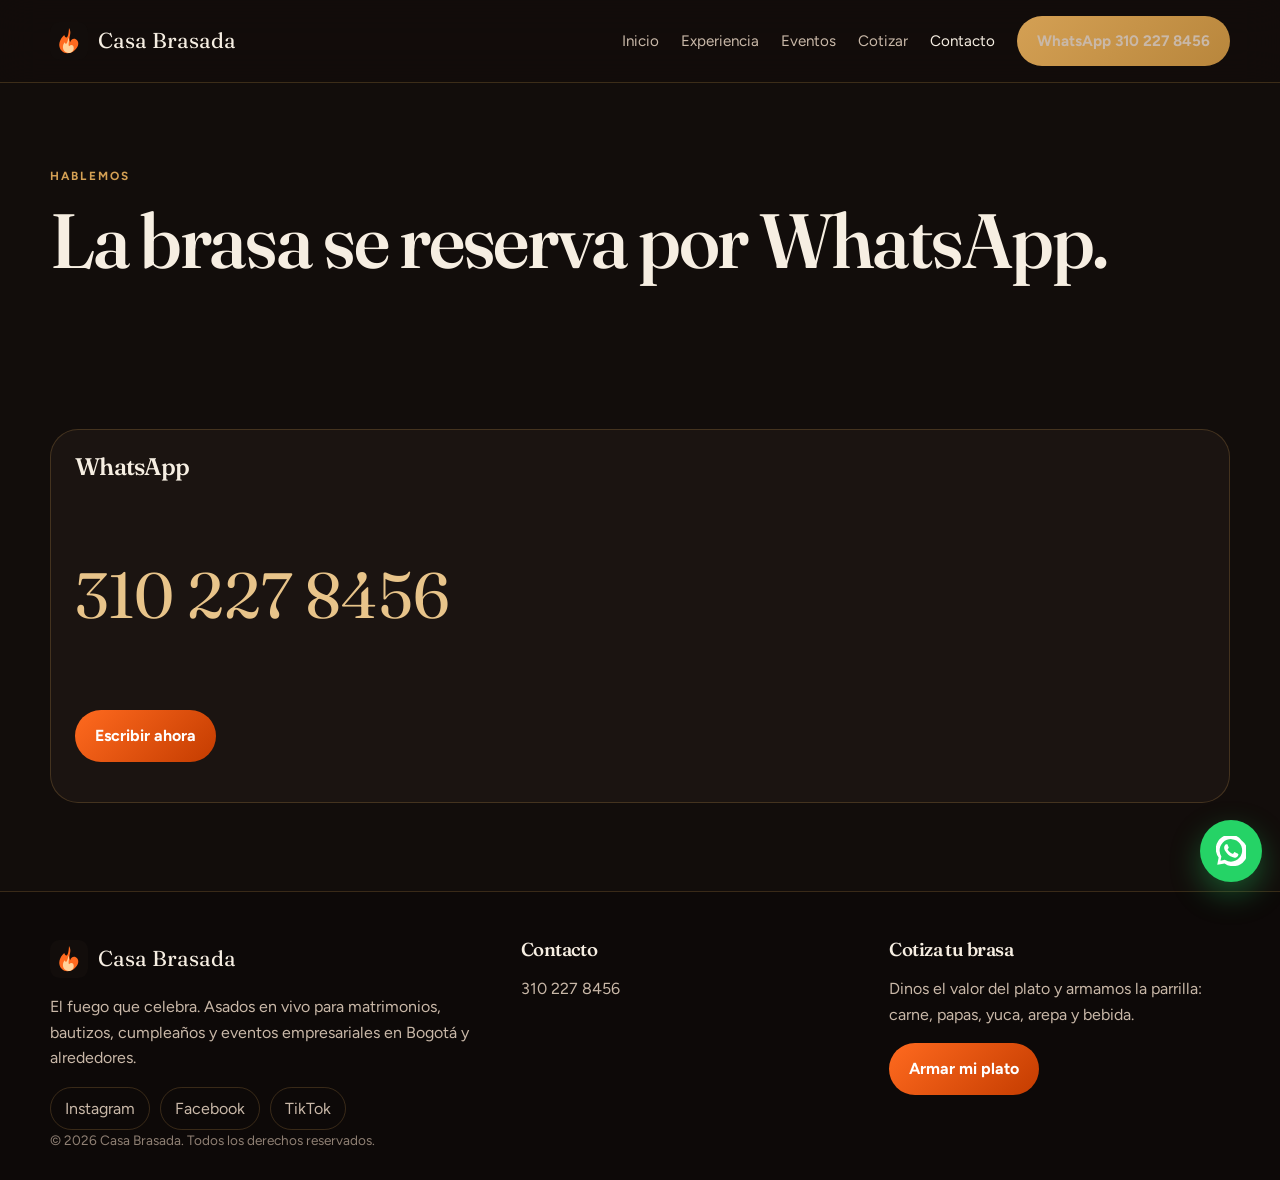
==== contacto.html @ f6e06397 "Add the Casa Brasada site with asado quote builder and WhatsApp. Co-authored-by: Cursor <cursoragent" ====
<!DOCTYPE html>
<html lang="es-CO">
<head>
  <meta charset="UTF-8">
  <meta name="viewport" content="width=device-width, initial-scale=1">
  <title>Contacto y redes | Casa Brasada</title>
  <meta name="description" content="Habla con Casa Brasada por WhatsApp, Instagram, Facebook o TikTok. Asados y banquetes en Bogotá.">
  <meta name="theme-color" content="#120d0b">
  <link rel="canonical" href="https://casabrasada.com/contacto.html">
  <link rel="manifest" href="manifest.webmanifest">
  <link rel="icon" type="image/svg+xml" href="assets/icons/favicon.svg">
  <link rel="apple-touch-icon" href="assets/icons/apple-touch-icon.png">
  <meta property="og:title" content="Contacto | Casa Brasada">
  <meta property="og:description" content="WhatsApp, Instagram, Facebook y TikTok de Casa Brasada.">
  <meta property="og:image" content="https://casabrasada.com/assets/social/og-image.jpg">
  <meta name="twitter:card" content="summary_large_image">
  <link rel="preconnect" href="https://fonts.googleapis.com">
  <link rel="preconnect" href="https://fonts.gstatic.com" crossorigin>
  <link href="https://fonts.googleapis.com/css2?family=Figtree:wght@400;600;700&family=Fraunces:opsz,wght@9..144,500;9..144,600&display=swap" rel="stylesheet">
  <link rel="stylesheet" href="css/styles.css">
</head>
<body data-page="contacto">
  <header id="site-header"></header>
  <section class="page-hero">
    <div class="wrap">
      <p class="eyebrow">Hablemos</p>
      <h1>La brasa se reserva por WhatsApp.</h1>
    </div>
  </section>
  <section>
    <div class="wrap">
      <article class="panel">
        <h2>WhatsApp</h2>
        <p class="price-display"><a href="tel:+573102278456">310 227 8456</a></p>
        <p><a class="btn btn-ember" id="wa-contact" href="#" target="_blank" rel="noopener">Escribir ahora</a></p>
      </article>
    </div>
  </section>
  <footer id="site-footer"></footer>
  <script src="js/config.js"></script>
  <script src="js/layout.js"></script>
  <script>
    const cfg = window.CASA_BRASADA;
    document.getElementById("wa-contact").href =
      `https://wa.me/${cfg.whatsapp}?text=${encodeURIComponent("Hola Casa Brasada, quiero información de un evento.")}`;
  </script>
  <script src="js/sw-register.js"></script>
</body>
</html>
---- css/styles.css ----
:root {
  --bg: #120d0b;
  --bg-2: #1b1411;
  --bg-3: #261b16;
  --ember: #ff6a1f;
  --ember-deep: #c43c00;
  --gold: #d4a054;
  --gold-soft: #e8c48a;
  --cream: #f6eee2;
  --muted: #c9b8a8;
  --line: rgba(212, 160, 84, 0.22);
  --shadow: 0 24px 60px rgba(0, 0, 0, 0.38);
  --radius: 22px;
  --max: 1180px;
  --header-h: 82px;
}

* { box-sizing: border-box; }

html { scroll-behavior: smooth; }

body {
  margin: 0;
  font-family: "Figtree", sans-serif;
  background: var(--bg);
  color: var(--cream);
  line-height: 1.6;
  min-height: 100vh;
}

img { max-width: 100%; display: block; }

a { color: inherit; text-decoration: none; }

h1, h2, h3, h4, .display {
  font-family: "Fraunces", serif;
  font-weight: 560;
  letter-spacing: -0.03em;
  line-height: 1.08;
  margin: 0 0 0.5em;
}

.eyebrow {
  display: inline-flex;
  align-items: center;
  gap: 8px;
  color: var(--gold);
  text-transform: uppercase;
  letter-spacing: 0.18em;
  font-size: 0.74rem;
  font-weight: 700;
  margin-bottom: 14px;
}

.wrap {
  width: min(var(--max), calc(100% - 40px));
  margin: 0 auto;
}

.site-header {
  position: sticky;
  top: 0;
  z-index: 40;
  backdrop-filter: blur(18px);
  background: rgba(18, 13, 11, 0.78);
  border-bottom: 1px solid var(--line);
}

.header-inner {
  min-height: var(--header-h);
  display: flex;
  align-items: center;
  justify-content: space-between;
  gap: 20px;
}

.logo {
  display: flex;
  align-items: center;
  gap: 10px;
  font-family: "Fraunces", serif;
  font-size: 1.35rem;
}

.logo-mark {
  width: 38px;
  height: 38px;
}

.nav {
  display: flex;
  align-items: center;
  gap: 22px;
}

.nav a {
  color: var(--muted);
  font-size: 0.95rem;
}

.nav a:hover,
.nav a.active { color: var(--cream); }

.btn {
  display: inline-flex;
  align-items: center;
  justify-content: center;
  gap: 8px;
  border: 0;
  border-radius: 999px;
  padding: 13px 20px;
  font-weight: 700;
  cursor: pointer;
  font-family: inherit;
  transition: 0.2s transform, 0.2s background, 0.2s color;
}

.btn:hover { transform: translateY(-1px); }

.btn-gold {
  background: linear-gradient(135deg, var(--gold), #b8863c);
  color: #1a1008;
}

.btn-ember {
  background: linear-gradient(135deg, var(--ember), var(--ember-deep));
  color: white;
}

.btn-ghost {
  background: transparent;
  color: var(--cream);
  border: 1px solid var(--line);
}

.hero {
  position: relative;
  min-height: calc(100vh - var(--header-h));
  display: grid;
  align-items: end;
  overflow: hidden;
}

.hero-bg {
  position: absolute;
  inset: 0;
  background:
    linear-gradient(180deg, rgba(18,13,11,0.15) 0%, rgba(18,13,11,0.82) 72%, var(--bg) 100%),
    url("https://images.unsplash.com/photo-1555939594-58d7cb561ad1?auto=format&fit=crop&w=2000&q=80") center/cover;
}

.hero-content {
  position: relative;
  padding: 80px 0 56px;
}

.hero h1 {
  font-size: clamp(3rem, 8vw, 7rem);
  max-width: 12ch;
}

.hero p.lead {
  max-width: 38ch;
  font-size: 1.2rem;
  color: var(--muted);
}

.hero-actions {
  display: flex;
  flex-wrap: wrap;
  gap: 12px;
  margin: 28px 0 46px;
}

.pillars {
  display: grid;
  grid-template-columns: repeat(2, 1fr);
  gap: 16px;
}

.pillar {
  background: rgba(27, 20, 17, 0.86);
  border: 1px solid var(--line);
  border-radius: var(--radius);
  padding: 22px;
  min-height: 180px;
  box-shadow: var(--shadow);
}

.pillar.featured {
  background: linear-gradient(180deg, rgba(255,106,31,0.16), rgba(27,20,17,0.9));
  border-color: rgba(255, 106, 31, 0.4);
}

.pillar h3 { font-size: 1.6rem; }

.pillar p { color: var(--muted); margin: 0 0 16px; }

section { padding: 88px 0; }

.section-head {
  max-width: 720px;
  margin-bottom: 42px;
}

.section-head h2 { font-size: clamp(2.1rem, 4vw, 3.6rem); }

.muted { color: var(--muted); }

.grid-2, .grid-3, .grid-4 {
  display: grid;
  gap: 18px;
}

.grid-2 { grid-template-columns: 1.1fr 0.9fr; }
.grid-3 { grid-template-columns: repeat(3, 1fr); }
.grid-4 { grid-template-columns: repeat(4, 1fr); }

.card, .event-card, .service-card {
  background: var(--bg-2);
  border: 1px solid var(--line);
  border-radius: var(--radius);
  overflow: hidden;
}

.service-card img,
.event-card img,
.media-card img {
  width: 100%;
  height: 220px;
  object-fit: cover;
}

.card-body, .service-card .card-body, .event-card .card-body {
  padding: 22px;
}

.media-split {
  display: grid;
  grid-template-columns: 1.05fr 0.95fr;
  gap: 28px;
  align-items: center;
}

.media-split img {
  width: 100%;
  height: 520px;
  object-fit: cover;
  border-radius: 28px;
}

.checklist {
  list-style: none;
  padding: 0;
  margin: 24px 0 0;
}

.checklist li {
  padding: 10px 0 10px 28px;
  position: relative;
  color: var(--muted);
}

.checklist li::before {
  content: "";
  position: absolute;
  left: 0;
  top: 16px;
  width: 10px;
  height: 10px;
  border-radius: 50%;
  background: var(--ember);
}

.quote-band {
  background:
    linear-gradient(180deg, rgba(18,13,11,0.55), rgba(18,13,11,0.86)),
    url("https://images.unsplash.com/photo-1529193591184-b1d58069ecdd?auto=format&fit=crop&w=1800&q=80") center/cover;
  border-block: 1px solid var(--line);
}

.quote-inner {
  display: flex;
  justify-content: space-between;
  gap: 24px;
  align-items: center;
}

.gallery {
  display: grid;
  grid-template-columns: 1.4fr 1fr 1fr;
  grid-template-rows: 220px 220px;
  gap: 12px;
}

.gallery img {
  width: 100%;
  height: 100%;
  object-fit: cover;
  border-radius: 18px;
}

.gallery img:first-child { grid-row: 1 / span 2; }

.site-footer {
  border-top: 1px solid var(--line);
  padding: 48px 0 28px;
  background: #0d0908;
}

.footer-grid {
  display: grid;
  grid-template-columns: 1.3fr 1fr 1fr;
  gap: 28px;
}

.socials { display: flex; gap: 10px; flex-wrap: wrap; }

.socials a {
  border: 1px solid var(--line);
  border-radius: 999px;
  padding: 8px 14px;
  color: var(--muted);
}

.wa-float {
  position: fixed;
  right: 18px;
  bottom: 18px;
  z-index: 50;
  width: 62px;
  height: 62px;
  border-radius: 50%;
  background: #25d366;
  color: white;
  display: grid;
  place-items: center;
  box-shadow: 0 12px 30px rgba(37, 211, 102, 0.35);
}

.page-hero {
  padding: 72px 0 20px;
}

.page-hero h1 { font-size: clamp(2.6rem, 6vw, 5.2rem); }

.form-grid {
  display: grid;
  grid-template-columns: 0.95fr 1.05fr;
  gap: 22px;
  align-items: start;
}

.panel {
  background: var(--bg-2);
  border: 1px solid var(--line);
  border-radius: 28px;
  padding: 24px;
}

label {
  display: block;
  font-size: 0.86rem;
  color: var(--gold-soft);
  margin-bottom: 6px;
}

input, select, textarea {
  width: 100%;
  border: 1px solid var(--line);
  background: var(--bg-3);
  color: var(--cream);
  border-radius: 14px;
  padding: 13px 14px;
  font: inherit;
  margin-bottom: 14px;
}

input[type="checkbox"] {
  width: auto;
  margin: 0 8px 0 0;
}

input[type="range"] {
  padding: 0;
  accent-color: var(--ember);
}

label:has(input[type="checkbox"]) {
  display: flex;
  align-items: center;
  color: var(--muted);
  margin-bottom: 8px;
}

.price-display {
  font-family: "Fraunces", serif;
  font-size: clamp(2.4rem, 5vw, 4rem);
  color: var(--gold-soft);
}

.plate {
  background:
    radial-gradient(circle at 50% 20%, rgba(255,106,31,0.18), transparent 36%),
    var(--bg-3);
}

.plate-item {
  display: flex;
  justify-content: space-between;
  gap: 12px;
  padding: 12px 0;
  border-bottom: 1px solid var(--line);
}

.plate-item:last-child { border-bottom: 0; }

.total-box {
  margin-top: 18px;
  padding: 16px;
  border-radius: 16px;
  background: rgba(255, 106, 31, 0.12);
}

.nav-toggle {
  display: none;
  background: none;
  border: 1px solid var(--line);
  color: var(--cream);
  border-radius: 10px;
  padding: 8px 10px;
}

.legal { color: #8e7f73; font-size: 0.85rem; }

@media (max-width: 920px) {
  .nav-toggle { display: block; }
  .nav {
    display: none;
    position: absolute;
    inset: var(--header-h) 16px auto;
    background: var(--bg-2);
    border: 1px solid var(--line);
    border-radius: 16px;
    padding: 16px;
    flex-direction: column;
    align-items: flex-start;
  }
  .nav.open { display: flex; }
  .pillars, .grid-2, .grid-3, .grid-4, .media-split, .form-grid, .footer-grid, .quote-inner, .gallery {
    grid-template-columns: 1fr;
    grid-template-rows: none;
  }
  .gallery img:first-child { grid-row: auto; height: 240px; }
  .media-split img { height: 280px; }
  .hero { min-height: auto; }
}
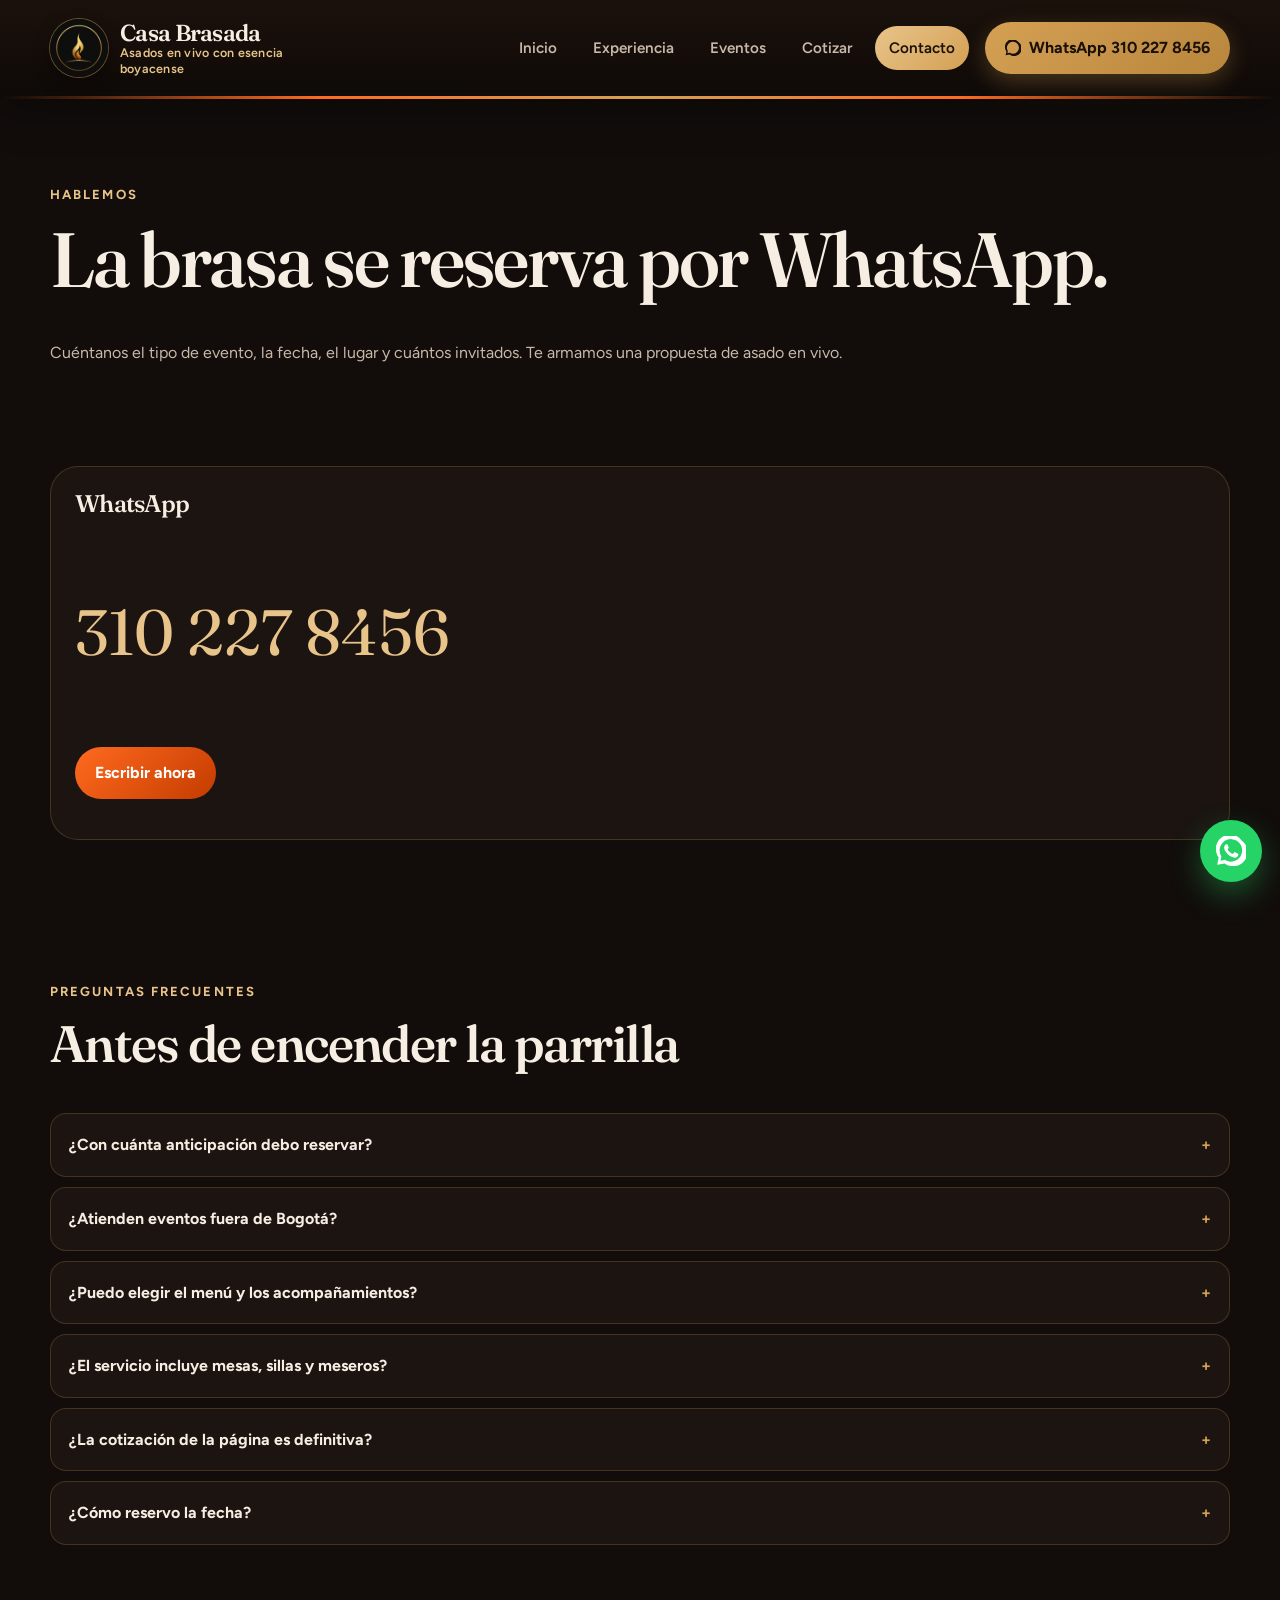
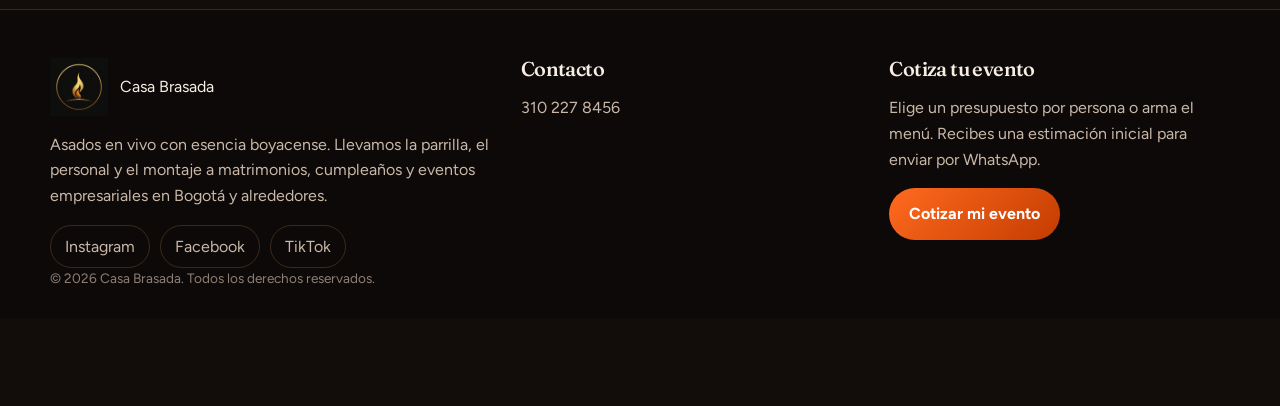
==== commit 7912a444: "Improve conversion, local SEO, and quote flow so Casa Brasada sells live asado events more clearly. " ====
--- a/contacto.html
+++ b/contacto.html
@@ -3,17 +3,23 @@
 <head>
   <meta charset="UTF-8">
   <meta name="viewport" content="width=device-width, initial-scale=1">
-  <title>Contacto y redes | Casa Brasada</title>
-  <meta name="description" content="Habla con Casa Brasada por WhatsApp, Instagram, Facebook o TikTok. Asados y banquetes en Bogotá.">
+  <title>Contacto Casa Brasada | Asados en Bogotá</title>
+  <meta name="description" content="Habla con Casa Brasada por WhatsApp al 310 227 8456. Asados en vivo para eventos en Bogotá y alrededores.">
   <meta name="theme-color" content="#120d0b">
-  <link rel="canonical" href="https://casabrasada.com/contacto.html">
+  <link rel="canonical" href="https://georgeq740.github.io/casa-brasada/contacto.html">
   <link rel="manifest" href="manifest.webmanifest">
   <link rel="icon" type="image/svg+xml" href="assets/icons/favicon.svg">
   <link rel="apple-touch-icon" href="assets/icons/apple-touch-icon.png">
+  <meta property="og:type" content="website">
+  <meta property="og:locale" content="es_CO">
   <meta property="og:title" content="Contacto | Casa Brasada">
-  <meta property="og:description" content="WhatsApp, Instagram, Facebook y TikTok de Casa Brasada.">
-  <meta property="og:image" content="https://casabrasada.com/assets/social/og-image.jpg">
+  <meta property="og:description" content="WhatsApp 310 227 8456. Cotiza asados para eventos en Bogotá.">
+  <meta property="og:image" content="https://georgeq740.github.io/casa-brasada/assets/social/og-image.jpg">
+  <meta property="og:url" content="https://georgeq740.github.io/casa-brasada/contacto.html">
   <meta name="twitter:card" content="summary_large_image">
+  <meta name="twitter:title" content="Contacto | Casa Brasada">
+  <meta name="twitter:description" content="Escríbenos por WhatsApp para cotizar tu evento.">
+  <meta name="twitter:image" content="https://georgeq740.github.io/casa-brasada/assets/social/og-image.jpg">
   <link rel="preconnect" href="https://fonts.googleapis.com">
   <link rel="preconnect" href="https://fonts.gstatic.com" crossorigin>
   <link href="https://fonts.googleapis.com/css2?family=Figtree:wght@400;600;700&family=Fraunces:opsz,wght@9..144,500;9..144,600&display=swap" rel="stylesheet">
@@ -21,28 +27,34 @@
 </head>
 <body data-page="contacto">
   <header id="site-header"></header>
-  <section class="page-hero">
-    <div class="wrap">
-      <p class="eyebrow">Hablemos</p>
-      <h1>La brasa se reserva por WhatsApp.</h1>
-    </div>
-  </section>
-  <section>
-    <div class="wrap">
-      <article class="panel">
-        <h2>WhatsApp</h2>
-        <p class="price-display"><a href="tel:+573102278456">310 227 8456</a></p>
-        <p><a class="btn btn-ember" id="wa-contact" href="#" target="_blank" rel="noopener">Escribir ahora</a></p>
-      </article>
-    </div>
-  </section>
+  <main id="contenido">
+    <section class="page-hero">
+      <div class="wrap">
+        <p class="eyebrow">Hablemos</p>
+        <h1>La brasa se reserva por WhatsApp.</h1>
+        <p class="muted">Cuéntanos el tipo de evento, la fecha, el lugar y cuántos invitados. Te armamos una propuesta de asado en vivo.</p>
+      </div>
+    </section>
+    <section>
+      <div class="wrap">
+        <article class="panel">
+          <h2>WhatsApp</h2>
+          <p class="price-display"><a class="js-track-phone" href="tel:+573102278456">310 227 8456</a></p>
+          <p><a class="btn btn-ember js-track-wa" data-track="wa_cta_click" id="wa-contact" href="#" target="_blank" rel="noopener">Escribir ahora</a></p>
+        </article>
+      </div>
+    </section>
+    <div id="site-faq"></div>
+  </main>
   <footer id="site-footer"></footer>
   <script src="js/config.js"></script>
   <script src="js/layout.js"></script>
   <script>
     const cfg = window.CASA_BRASADA;
-    document.getElementById("wa-contact").href =
-      `https://wa.me/${cfg.whatsapp}?text=${encodeURIComponent("Hola Casa Brasada, quiero información de un evento.")}`;
+    const link = document.getElementById("wa-contact");
+    if (link && cfg) {
+      link.href = cfg.waUrl("Hola Casa Brasada, quiero información de un evento.");
+    }
   </script>
   <script src="js/sw-register.js"></script>
 </body>
--- a/css/styles.css
+++ b/css/styles.css
@@ -12,7 +12,7 @@
   --shadow: 0 24px 60px rgba(0, 0, 0, 0.38);
   --radius: 22px;
   --max: 1180px;
-  --header-h: 82px;
+  --header-h: 96px;
 }
 
 * { box-sizing: border-box; }
@@ -26,11 +26,34 @@
   color: var(--cream);
   line-height: 1.6;
   min-height: 100vh;
+  padding-bottom: 88px;
+  overflow-x: clip;
 }
 
 img { max-width: 100%; display: block; }
 
 a { color: inherit; text-decoration: none; }
+
+:focus-visible {
+  outline: 2px solid var(--gold);
+  outline-offset: 3px;
+}
+
+.skip-link {
+  position: absolute;
+  left: 16px;
+  top: -80px;
+  z-index: 80;
+  background: var(--gold);
+  color: #1a1008;
+  padding: 10px 16px;
+  border-radius: 999px;
+  font-weight: 700;
+}
+
+.skip-link:focus {
+  top: 12px;
+}
 
 h1, h2, h3, h4, .display {
   font-family: "Fraunces", serif;
@@ -44,16 +67,23 @@
   display: inline-flex;
   align-items: center;
   gap: 8px;
-  color: var(--gold);
+  color: var(--gold-soft);
   text-transform: uppercase;
-  letter-spacing: 0.18em;
-  font-size: 0.74rem;
+  letter-spacing: 0.16em;
+  font-size: 0.82rem;
   font-weight: 700;
   margin-bottom: 14px;
 }
 
+.hero .eyebrow {
+  color: #ffe9c8;
+  text-shadow: 0 2px 10px rgba(0, 0, 0, 0.7);
+  font-size: 0.92rem;
+}
+
 .wrap {
   width: min(var(--max), calc(100% - 40px));
+  max-width: 100%;
   margin: 0 auto;
 }
 
@@ -61,9 +91,18 @@
   position: sticky;
   top: 0;
   z-index: 40;
-  backdrop-filter: blur(18px);
-  background: rgba(18, 13, 11, 0.78);
-  border-bottom: 1px solid var(--line);
+  backdrop-filter: blur(22px);
+  background:
+    linear-gradient(180deg, rgba(28, 18, 12, 0.96), rgba(14, 10, 8, 0.92));
+  border-bottom: 0;
+  box-shadow: 0 12px 40px rgba(0, 0, 0, 0.35);
+}
+
+.site-header::after {
+  content: "";
+  display: block;
+  height: 3px;
+  background: linear-gradient(90deg, transparent, var(--ember), var(--gold), var(--ember), transparent);
 }
 
 .header-inner {
@@ -77,29 +116,78 @@
 .logo {
   display: flex;
   align-items: center;
-  gap: 10px;
+  gap: 12px;
+}
+
+.logo-badge {
+  display: grid;
+  place-items: center;
+  width: 58px;
+  height: 58px;
+  border-radius: 50%;
+  overflow: hidden;
+  background: #14100d;
+  box-shadow: 0 0 0 1px rgba(212, 160, 84, 0.45), 0 8px 18px rgba(0, 0, 0, 0.35);
+}
+
+.logo-mark {
+  width: 58px;
+  height: 58px;
+  object-fit: cover;
+}
+
+.logo-text small {
+  color: var(--gold-soft);
+  font-size: 0.78rem;
+  letter-spacing: 0.02em;
+  text-transform: none;
+  font-weight: 600;
+  max-width: 24ch;
+  line-height: 1.25;
+}
+
+.logo-text {
+  display: flex;
+  flex-direction: column;
+  line-height: 1.1;
+}
+
+.logo-text strong {
   font-family: "Fraunces", serif;
-  font-size: 1.35rem;
-}
-
-.logo-mark {
-  width: 38px;
-  height: 38px;
+  font-size: 1.45rem;
+  font-weight: 600;
+  letter-spacing: -0.03em;
 }
 
 .nav {
   display: flex;
   align-items: center;
-  gap: 22px;
-}
-
-.nav a {
+  gap: 8px;
+}
+
+.nav a:not(.btn) {
   color: var(--muted);
   font-size: 0.95rem;
-}
-
-.nav a:hover,
-.nav a.active { color: var(--cream); }
+  font-weight: 600;
+  padding: 10px 14px;
+  border-radius: 999px;
+  position: relative;
+}
+
+.nav a:not(.btn):hover {
+  color: var(--cream);
+  background: rgba(255, 255, 255, 0.04);
+}
+
+.nav a.active:not(.btn) {
+  color: #1a1008;
+  background: linear-gradient(135deg, var(--gold-soft), var(--gold));
+}
+
+.btn-wa {
+  margin-left: 8px;
+  box-shadow: 0 8px 22px rgba(212, 160, 84, 0.28);
+}
 
 .btn {
   display: inline-flex;
@@ -135,47 +223,65 @@
 
 .hero {
   position: relative;
-  min-height: calc(100vh - var(--header-h));
   display: grid;
   align-items: end;
   overflow: hidden;
 }
 
-.hero-bg {
+.hero-photo {
+  position: absolute;
+  inset: 0;
+  width: 100%;
+  height: 100%;
+  object-fit: cover;
+  object-position: center 38%;
+}
+
+.hero-shade {
   position: absolute;
   inset: 0;
   background:
-    linear-gradient(180deg, rgba(18,13,11,0.15) 0%, rgba(18,13,11,0.82) 72%, var(--bg) 100%),
-    url("https://images.unsplash.com/photo-1555939594-58d7cb561ad1?auto=format&fit=crop&w=2000&q=80") center/cover;
+    linear-gradient(180deg, rgba(18,13,11,0.42) 0%, rgba(18,13,11,0.78) 52%, var(--bg) 100%);
 }
 
 .hero-content {
   position: relative;
-  padding: 80px 0 56px;
+  padding: 36px 0 8px;
+}
+
+.pillars {
+  display: grid;
+  grid-template-columns: repeat(2, minmax(0, 1fr));
+  gap: 16px;
+  width: 100%;
 }
 
 .hero h1 {
-  font-size: clamp(3rem, 8vw, 7rem);
-  max-width: 12ch;
+  font-size: clamp(2.05rem, 5.6vw, 4.35rem);
+  max-width: 18ch;
+  text-shadow: 0 6px 28px rgba(0, 0, 0, 0.72);
 }
 
 .hero p.lead {
-  max-width: 38ch;
-  font-size: 1.2rem;
-  color: var(--muted);
+  max-width: min(46ch, 100%);
+  font-size: 1.15rem;
+  color: #f4e8d8;
+  text-shadow: 0 2px 14px rgba(0, 0, 0, 0.7);
+}
+
+.hero-promise {
+  font-family: "Fraunces", serif;
+  font-size: 1.15rem;
+  color: var(--gold-soft);
+  margin: 14px 0 0;
+  text-shadow: 0 2px 12px rgba(0, 0, 0, 0.65);
 }
 
 .hero-actions {
   display: flex;
   flex-wrap: wrap;
   gap: 12px;
-  margin: 28px 0 46px;
-}
-
-.pillars {
-  display: grid;
-  grid-template-columns: repeat(2, 1fr);
-  gap: 16px;
+  margin: 22px 0 16px;
 }
 
 .pillar {
@@ -196,7 +302,16 @@
 
 .pillar p { color: var(--muted); margin: 0 0 16px; }
 
-section { padding: 88px 0; }
+.pillar a {
+  color: var(--gold-soft);
+  font-weight: 700;
+}
+
+section { padding: 64px 0; }
+
+.section-follow {
+  padding-top: 12px;
+}
 
 .section-head {
   max-width: 720px;
@@ -246,6 +361,7 @@
   width: 100%;
   height: 520px;
   object-fit: cover;
+  object-position: center 35%;
   border-radius: 28px;
 }
 
@@ -272,10 +388,27 @@
   background: var(--ember);
 }
 
+.checklist-icons li {
+  display: flex;
+  align-items: flex-start;
+  gap: 12px;
+  padding-left: 0;
+}
+
+.checklist-icons li::before { display: none; }
+
+.checklist-icons svg {
+  flex: 0 0 22px;
+  width: 22px;
+  height: 22px;
+  margin-top: 4px;
+  color: var(--gold);
+}
+
 .quote-band {
   background:
-    linear-gradient(180deg, rgba(18,13,11,0.55), rgba(18,13,11,0.86)),
-    url("https://images.unsplash.com/photo-1529193591184-b1d58069ecdd?auto=format&fit=crop&w=1800&q=80") center/cover;
+    linear-gradient(180deg, rgba(18,13,11,0.62), rgba(18,13,11,0.88)),
+    url("../assets/photos/picada-arepa.jpg") center 30% / cover;
   border-block: 1px solid var(--line);
 }
 
@@ -293,14 +426,16 @@
   gap: 12px;
 }
 
-.gallery img {
+.gallery img,
+.gallery figure img {
   width: 100%;
   height: 100%;
   object-fit: cover;
   border-radius: 18px;
 }
 
-.gallery img:first-child { grid-row: 1 / span 2; }
+.gallery img:first-child,
+.gallery figure:first-child { grid-row: 1 / span 2; }
 
 .site-footer {
   border-top: 1px solid var(--line);
@@ -358,11 +493,18 @@
   padding: 24px;
 }
 
-label {
+label,
+legend {
   display: block;
   font-size: 0.86rem;
   color: var(--gold-soft);
   margin-bottom: 6px;
+}
+
+fieldset {
+  border: 0;
+  padding: 0;
+  margin: 0 0 14px;
 }
 
 input, select, textarea {
@@ -393,6 +535,65 @@
   margin-bottom: 8px;
 }
 
+.mode-switch {
+  display: grid;
+  grid-template-columns: 1fr 1fr;
+  gap: 8px;
+  margin: 8px 0 22px;
+}
+
+.mode-btn {
+  border: 1px solid var(--line);
+  background: transparent;
+  color: var(--muted);
+  border-radius: 999px;
+  padding: 12px 14px;
+  font: inherit;
+  font-weight: 700;
+  cursor: pointer;
+}
+
+.mode-btn.active {
+  background: linear-gradient(135deg, var(--gold), #b8863c);
+  color: #1a1008;
+  border-color: transparent;
+}
+
+.builder-row {
+  display: grid;
+  grid-template-columns: 1fr auto;
+  gap: 12px;
+  align-items: center;
+  padding: 12px 0;
+  border-bottom: 1px solid var(--line);
+}
+
+.builder-row strong { display: block; }
+.builder-row small { color: var(--muted); }
+
+.stepper {
+  display: flex;
+  align-items: center;
+  gap: 8px;
+}
+
+.stepper button {
+  width: 36px;
+  height: 36px;
+  border-radius: 10px;
+  border: 1px solid var(--line);
+  background: var(--bg-3);
+  color: var(--cream);
+  font-size: 1.2rem;
+  cursor: pointer;
+}
+
+.stepper span {
+  min-width: 4.5ch;
+  text-align: center;
+  font-weight: 700;
+}
+
 .price-display {
   font-family: "Fraunces", serif;
   font-size: clamp(2.4rem, 5vw, 4rem);
@@ -413,7 +614,37 @@
   border-bottom: 1px solid var(--line);
 }
 
-.plate-item:last-child { border-bottom: 0; }
+.plate-item em {
+  color: var(--gold-soft);
+  font-style: normal;
+  margin-left: auto;
+}
+
+.plate-item-main {
+  font-size: 1.15rem;
+  color: var(--gold-soft);
+}
+
+.plate-item-main strong {
+  font-family: "Fraunces", serif;
+  font-size: 1.6rem;
+}
+
+.included-note {
+  margin: 18px 0 16px;
+  padding: 14px 16px;
+  border-radius: 16px;
+  border: 1px solid var(--line);
+  background: rgba(212, 160, 84, 0.1);
+}
+
+.included-note p { margin: 0; color: var(--muted); }
+
+.included-box {
+  margin-top: 18px;
+  padding-top: 8px;
+  border-top: 1px solid var(--line);
+}
 
 .total-box {
   margin-top: 18px;
@@ -433,8 +664,179 @@
 
 .legal { color: #8e7f73; font-size: 0.85rem; }
 
+.site-footer h2 { font-size: 1.25rem; }
+
+.service-card.featured {
+  border-color: rgba(255, 106, 31, 0.55);
+  box-shadow: 0 18px 40px rgba(255, 106, 31, 0.14);
+}
+
+.service-badge {
+  display: inline-block;
+  margin-bottom: 10px;
+  padding: 4px 10px;
+  border-radius: 999px;
+  background: linear-gradient(135deg, var(--ember), var(--ember-deep));
+  color: white;
+  font-size: 0.72rem;
+  font-weight: 700;
+  letter-spacing: 0.12em;
+  text-transform: uppercase;
+}
+
+.tag {
+  display: inline-block;
+  margin-bottom: 10px;
+  padding: 4px 10px;
+  border-radius: 999px;
+  background: linear-gradient(135deg, var(--gold-soft), var(--gold));
+  color: #1a1008;
+  font-size: 0.72rem;
+  font-weight: 700;
+  letter-spacing: 0.12em;
+  text-transform: uppercase;
+}
+
+.event-card .card-body .btn { margin-top: 16px; }
+
+.event-card h2 { font-size: 1.6rem; }
+
+.process {
+  list-style: none;
+  margin: 0;
+  padding: 0;
+  display: grid;
+  grid-template-columns: repeat(4, minmax(0, 1fr));
+  gap: 18px;
+  position: relative;
+}
+
+.process::before {
+  content: "";
+  position: absolute;
+  top: 28px;
+  left: 6%;
+  right: 6%;
+  height: 1px;
+  background: linear-gradient(90deg, transparent, var(--gold), transparent);
+}
+
+.process li {
+  position: relative;
+  background: var(--bg-2);
+  border: 1px solid var(--line);
+  border-radius: var(--radius);
+  padding: 22px 20px 24px;
+}
+
+.process-num {
+  display: inline-flex;
+  align-items: center;
+  justify-content: center;
+  width: 42px;
+  height: 42px;
+  margin-bottom: 14px;
+  border-radius: 50%;
+  background: rgba(212, 160, 84, 0.14);
+  color: var(--gold-soft);
+  font-family: "Fraunces", serif;
+  font-weight: 600;
+}
+
+.process h3 { font-size: 1.35rem; }
+
+.process p { margin: 0; color: var(--muted); }
+
+.faq-list { display: grid; gap: 10px; }
+
+.faq-item {
+  background: var(--bg-2);
+  border: 1px solid var(--line);
+  border-radius: 16px;
+  padding: 4px 18px;
+}
+
+.faq-item summary {
+  cursor: pointer;
+  font-weight: 700;
+  padding: 14px 0;
+  list-style: none;
+}
+
+.faq-item summary::-webkit-details-marker { display: none; }
+
+.faq-item summary::after {
+  content: "+";
+  float: right;
+  color: var(--gold);
+}
+
+.faq-item[open] summary::after { content: "–"; }
+
+.faq-item p {
+  margin: 0 0 16px;
+  color: var(--muted);
+}
+
+.final-cta {
+  background:
+    radial-gradient(circle at 20% 20%, rgba(255,106,31,0.18), transparent 36%),
+    var(--bg-2);
+  border-block: 1px solid var(--line);
+}
+
+.final-cta h2 { font-size: clamp(2rem, 4vw, 3.4rem); max-width: 18ch; }
+
+.estimate-note {
+  margin: 12px 0 0;
+  padding-left: 12px;
+  border-left: 3px solid var(--gold);
+  color: var(--gold-soft);
+  font-size: 0.92rem;
+}
+
+.field-error {
+  color: #ffb4a2;
+  font-size: 0.86rem;
+  margin: -8px 0 12px;
+}
+
+input[aria-invalid="true"],
+select[aria-invalid="true"],
+textarea[aria-invalid="true"] {
+  border-color: #e07a2f;
+}
+
+.visually-hidden,
+.is-pending {
+  position: absolute !important;
+  width: 1px;
+  height: 1px;
+  padding: 0;
+  margin: -1px;
+  overflow: hidden;
+  clip: rect(0, 0, 0, 0);
+  white-space: nowrap;
+  border: 0;
+}
+
+.gallery figure {
+  margin: 0;
+  height: 100%;
+  min-height: 220px;
+}
+
+.gallery figcaption {
+  position: absolute;
+  width: 1px;
+  height: 1px;
+  overflow: hidden;
+  clip: rect(0, 0, 0, 0);
+}
+
 @media (max-width: 920px) {
   .nav-toggle { display: block; }
+  .site-header { position: sticky; }
   .nav {
     display: none;
     position: absolute;
@@ -447,11 +849,25 @@
     align-items: flex-start;
   }
   .nav.open { display: flex; }
-  .pillars, .grid-2, .grid-3, .grid-4, .media-split, .form-grid, .footer-grid, .quote-inner, .gallery {
-    grid-template-columns: 1fr;
+  .btn-wa { margin-left: 0; width: 100%; }
+  .pillars, .grid-2, .grid-3, .grid-4, .media-split, .form-grid, .footer-grid, .quote-inner, .gallery, .process {
+    grid-template-columns: minmax(0, 1fr);
     grid-template-rows: none;
   }
-  .gallery img:first-child { grid-row: auto; height: 240px; }
+  .process::before { display: none; }
+  .gallery img:first-child,
+  .gallery figure:first-child { grid-row: auto; height: 240px; }
   .media-split img { height: 280px; }
   .hero { min-height: auto; }
-}
+  .hero h1,
+  .hero p.lead,
+  .hero-promise,
+  .page-hero h1 { max-width: 100%; }
+  .logo-text small { display: none; }
+}
+
+@media (prefers-reduced-motion: reduce) {
+  html { scroll-behavior: auto; }
+  .btn,
+  .btn:hover { transition: none; transform: none; }
+}
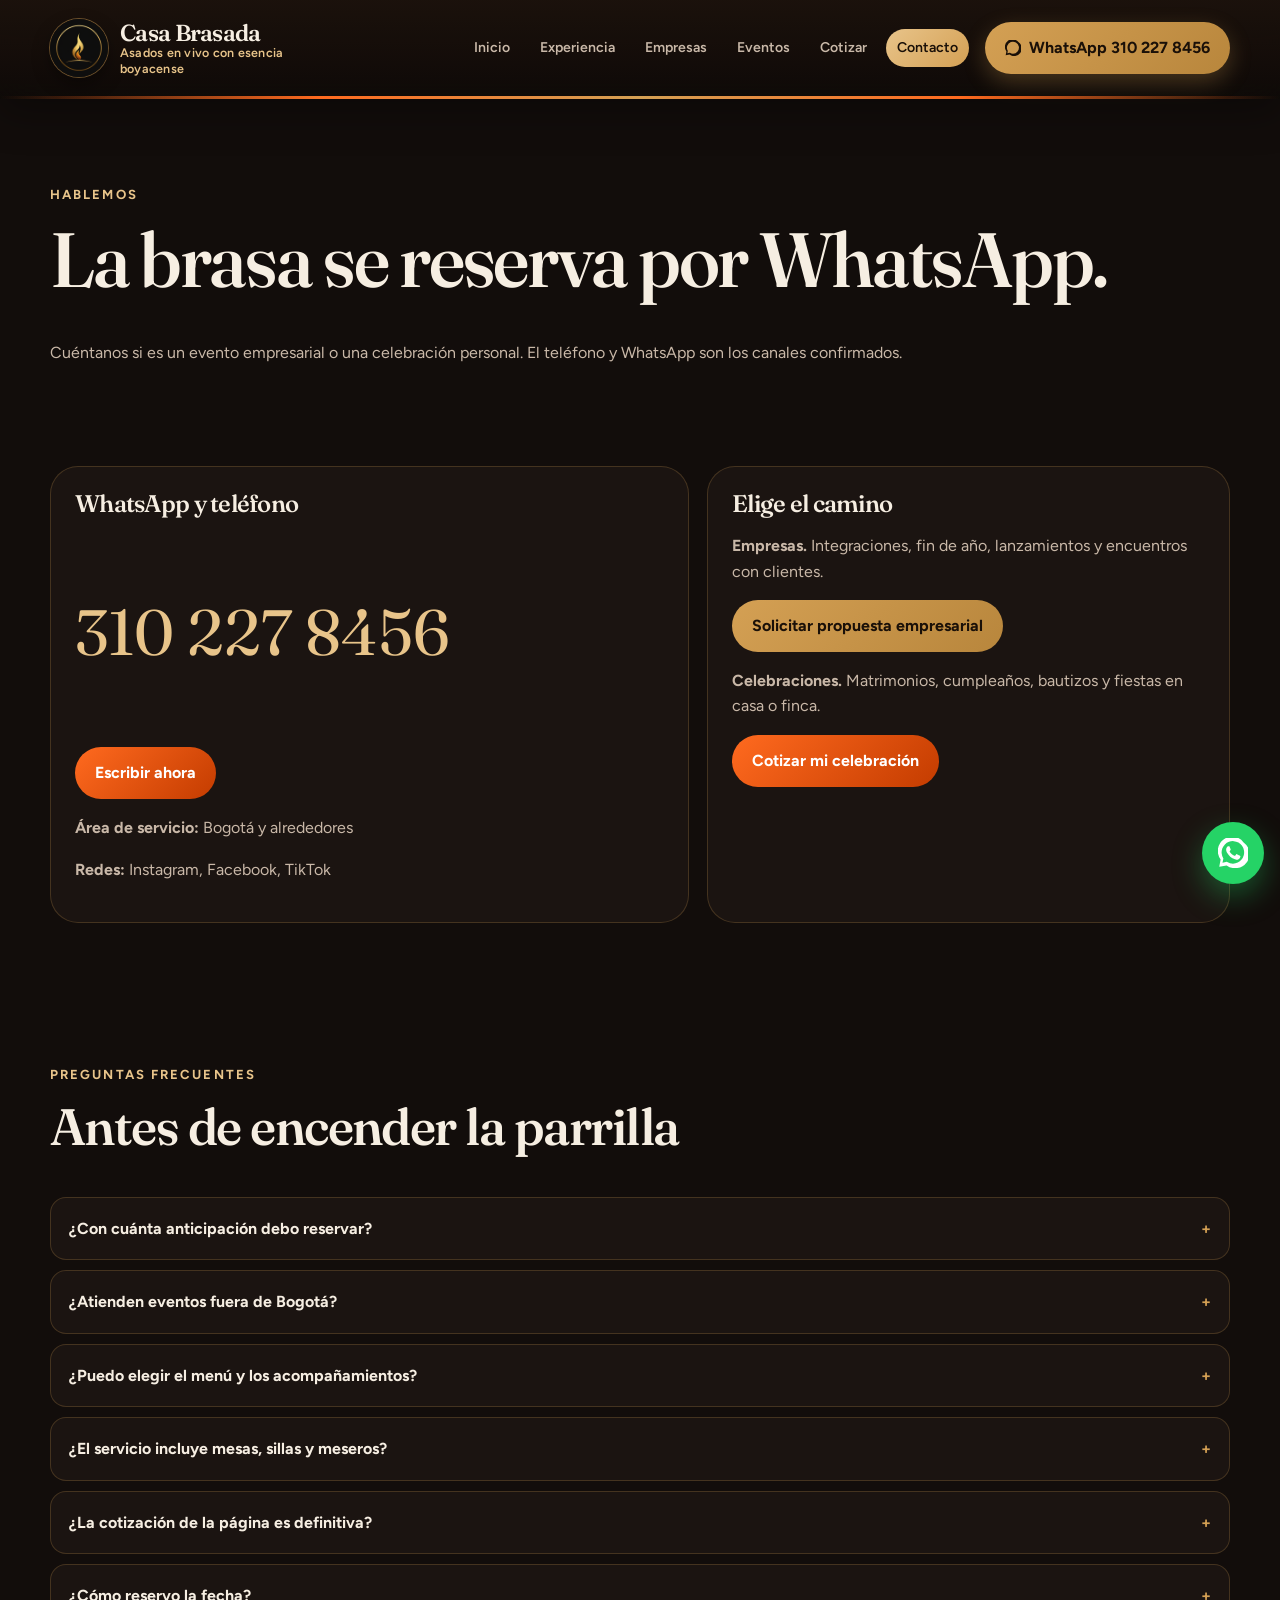
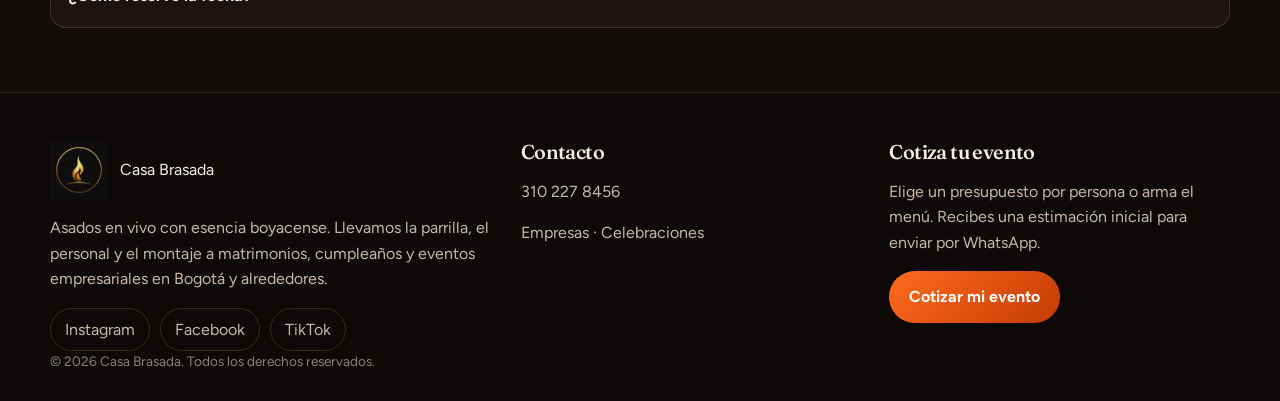
==== commit 28cb4de0: "Add a corporate path and dual audience entry so companies and families can request a proposal withou" ====
--- a/contacto.html
+++ b/contacto.html
@@ -3,8 +3,8 @@
 <head>
   <meta charset="UTF-8">
   <meta name="viewport" content="width=device-width, initial-scale=1">
-  <title>Contacto Casa Brasada | Asados en Bogotá</title>
-  <meta name="description" content="Habla con Casa Brasada por WhatsApp al 310 227 8456. Asados en vivo para eventos en Bogotá y alrededores.">
+  <title>Contacto Casa Brasada | Empresas y celebraciones en Bogotá</title>
+  <meta name="description" content="Contacta a Casa Brasada por WhatsApp o teléfono. Atención para empresas y celebraciones con asados en vivo en Bogotá.">
   <meta name="theme-color" content="#120d0b">
   <link rel="canonical" href="https://georgeq740.github.io/casa-brasada/contacto.html">
   <link rel="manifest" href="manifest.webmanifest">
@@ -13,12 +13,12 @@
   <meta property="og:type" content="website">
   <meta property="og:locale" content="es_CO">
   <meta property="og:title" content="Contacto | Casa Brasada">
-  <meta property="og:description" content="WhatsApp 310 227 8456. Cotiza asados para eventos en Bogotá.">
+  <meta property="og:description" content="WhatsApp 310 227 8456. Atención para empresas y celebraciones en Bogotá.">
   <meta property="og:image" content="https://georgeq740.github.io/casa-brasada/assets/social/og-image.jpg">
   <meta property="og:url" content="https://georgeq740.github.io/casa-brasada/contacto.html">
   <meta name="twitter:card" content="summary_large_image">
   <meta name="twitter:title" content="Contacto | Casa Brasada">
-  <meta name="twitter:description" content="Escríbenos por WhatsApp para cotizar tu evento.">
+  <meta name="twitter:description" content="Escríbenos para cotizar un asado empresarial o una celebración.">
   <meta name="twitter:image" content="https://georgeq740.github.io/casa-brasada/assets/social/og-image.jpg">
   <link rel="preconnect" href="https://fonts.googleapis.com">
   <link rel="preconnect" href="https://fonts.gstatic.com" crossorigin>
@@ -32,15 +32,23 @@
       <div class="wrap">
         <p class="eyebrow">Hablemos</p>
         <h1>La brasa se reserva por WhatsApp.</h1>
-        <p class="muted">Cuéntanos el tipo de evento, la fecha, el lugar y cuántos invitados. Te armamos una propuesta de asado en vivo.</p>
+        <p class="muted">Cuéntanos si es un evento empresarial o una celebración personal. El teléfono y WhatsApp son los canales confirmados.</p>
       </div>
     </section>
     <section>
-      <div class="wrap">
+      <div class="wrap grid-2">
         <article class="panel">
-          <h2>WhatsApp</h2>
+          <h2>WhatsApp y teléfono</h2>
           <p class="price-display"><a class="js-track-phone" href="tel:+573102278456">310 227 8456</a></p>
           <p><a class="btn btn-ember js-track-wa" data-track="wa_cta_click" id="wa-contact" href="#" target="_blank" rel="noopener">Escribir ahora</a></p>
+          <div id="contact-facts"></div>
+        </article>
+        <article class="panel">
+          <h2>Elige el camino</h2>
+          <p class="muted"><strong>Empresas.</strong> Integraciones, fin de año, lanzamientos y encuentros con clientes.</p>
+          <p><a class="btn btn-gold" href="empresas.html#solicitud-empresarial">Solicitar propuesta empresarial</a></p>
+          <p class="muted"><strong>Celebraciones.</strong> Matrimonios, cumpleaños, bautizos y fiestas en casa o finca.</p>
+          <p><a class="btn btn-ember" href="cotizar.html?origen=social">Cotizar mi celebración</a></p>
         </article>
       </div>
     </section>
@@ -55,6 +63,22 @@
     if (link && cfg) {
       link.href = cfg.waUrl("Hola Casa Brasada, quiero información de un evento.");
     }
+    const facts = document.getElementById("contact-facts");
+    if (facts && cfg) {
+      const rows = [];
+      if (cfg.city) rows.push(`<p class="muted"><strong>Área de servicio:</strong> ${cfg.city}</p>`);
+      if (cfg.hasValue(cfg.businessProfile.corporateEmail)) {
+        rows.push(`<p class="muted"><strong>Correo corporativo:</strong> ${cfg.businessProfile.corporateEmail}</p>`);
+      }
+      if (cfg.hasValue(cfg.businessProfile.businessHours)) {
+        rows.push(`<p class="muted"><strong>Horario:</strong> ${cfg.businessProfile.businessHours}</p>`);
+      }
+      if (cfg.hasValue(cfg.businessProfile.responseTime)) {
+        rows.push(`<p class="muted"><strong>Tiempo de respuesta:</strong> ${cfg.businessProfile.responseTime}</p>`);
+      }
+      rows.push(`<p class="muted"><strong>Redes:</strong> <a class="js-track-social" data-network="instagram" href="${cfg.social.instagram}" target="_blank" rel="noopener">Instagram</a>, <a class="js-track-social" data-network="facebook" href="${cfg.social.facebook}" target="_blank" rel="noopener">Facebook</a>, <a class="js-track-social" data-network="tiktok" href="${cfg.social.tiktok}" target="_blank" rel="noopener">TikTok</a></p>`);
+      facts.innerHTML = rows.join("");
+    }
   </script>
   <script src="js/sw-register.js"></script>
 </body>
--- a/css/styles.css
+++ b/css/styles.css
@@ -26,7 +26,7 @@
   color: var(--cream);
   line-height: 1.6;
   min-height: 100vh;
-  padding-bottom: 88px;
+  padding-bottom: 0;
   overflow-x: clip;
 }
 
@@ -167,9 +167,9 @@
 
 .nav a:not(.btn) {
   color: var(--muted);
-  font-size: 0.95rem;
+  font-size: 0.88rem;
   font-weight: 600;
-  padding: 10px 14px;
+  padding: 8px 11px;
   border-radius: 999px;
   position: relative;
 }
@@ -460,8 +460,8 @@
 
 .wa-float {
   position: fixed;
-  right: 18px;
-  bottom: 18px;
+  right: 16px;
+  bottom: 16px;
   z-index: 50;
   width: 62px;
   height: 62px;
@@ -586,6 +586,25 @@
   color: var(--cream);
   font-size: 1.2rem;
   cursor: pointer;
+}
+
+.stepper button:disabled {
+  opacity: 0.4;
+  cursor: not-allowed;
+}
+
+.hint-badge {
+  display: inline-block;
+  margin-left: 8px;
+  padding: 2px 8px;
+  border-radius: 999px;
+  border: 1px solid var(--line);
+  color: var(--gold-soft);
+  font-size: 0.68rem;
+  letter-spacing: 0.08em;
+  text-transform: uppercase;
+  font-weight: 700;
+  vertical-align: middle;
 }
 
 .stepper span {
@@ -700,6 +719,40 @@
 .event-card .card-body .btn { margin-top: 16px; }
 
 .event-card h2 { font-size: 1.6rem; }
+
+.audience-block { margin-top: 28px; }
+
+.audience-title {
+  font-size: clamp(1.6rem, 3vw, 2.2rem);
+  margin-bottom: 16px;
+}
+
+.audience-grid {
+  display: grid;
+  grid-template-columns: repeat(2, minmax(0, 1fr));
+  gap: 16px;
+}
+
+.audience-card {
+  background: rgba(27, 20, 17, 0.9);
+  border: 1px solid var(--line);
+  border-radius: var(--radius);
+  padding: 22px;
+  min-height: 100%;
+}
+
+.audience-biz { box-shadow: 0 0 0 1px rgba(212, 160, 84, 0.28); }
+.audience-social { box-shadow: 0 0 0 1px rgba(255, 106, 31, 0.28); }
+
+.audience-card h3 { font-size: 1.45rem; }
+.audience-card p { color: var(--muted); }
+
+.profile-list { margin: 0; }
+.profile-list div { padding: 10px 0; border-bottom: 1px solid var(--line); }
+.profile-list dt { color: var(--gold-soft); font-size: 0.86rem; }
+.profile-list dd { margin: 4px 0 0; }
+
+#builder-gap { color: var(--gold-soft); font-weight: 700; }
 
 .process {
   list-style: none;
@@ -850,7 +903,7 @@
   }
   .nav.open { display: flex; }
   .btn-wa { margin-left: 0; width: 100%; }
-  .pillars, .grid-2, .grid-3, .grid-4, .media-split, .form-grid, .footer-grid, .quote-inner, .gallery, .process {
+  .pillars, .grid-2, .grid-3, .grid-4, .media-split, .form-grid, .footer-grid, .quote-inner, .gallery, .process, .audience-grid {
     grid-template-columns: minmax(0, 1fr);
     grid-template-rows: none;
   }
@@ -864,6 +917,7 @@
   .hero-promise,
   .page-hero h1 { max-width: 100%; }
   .logo-text small { display: none; }
+  .site-footer { padding-bottom: 100px; }
 }
 
 @media (prefers-reduced-motion: reduce) {
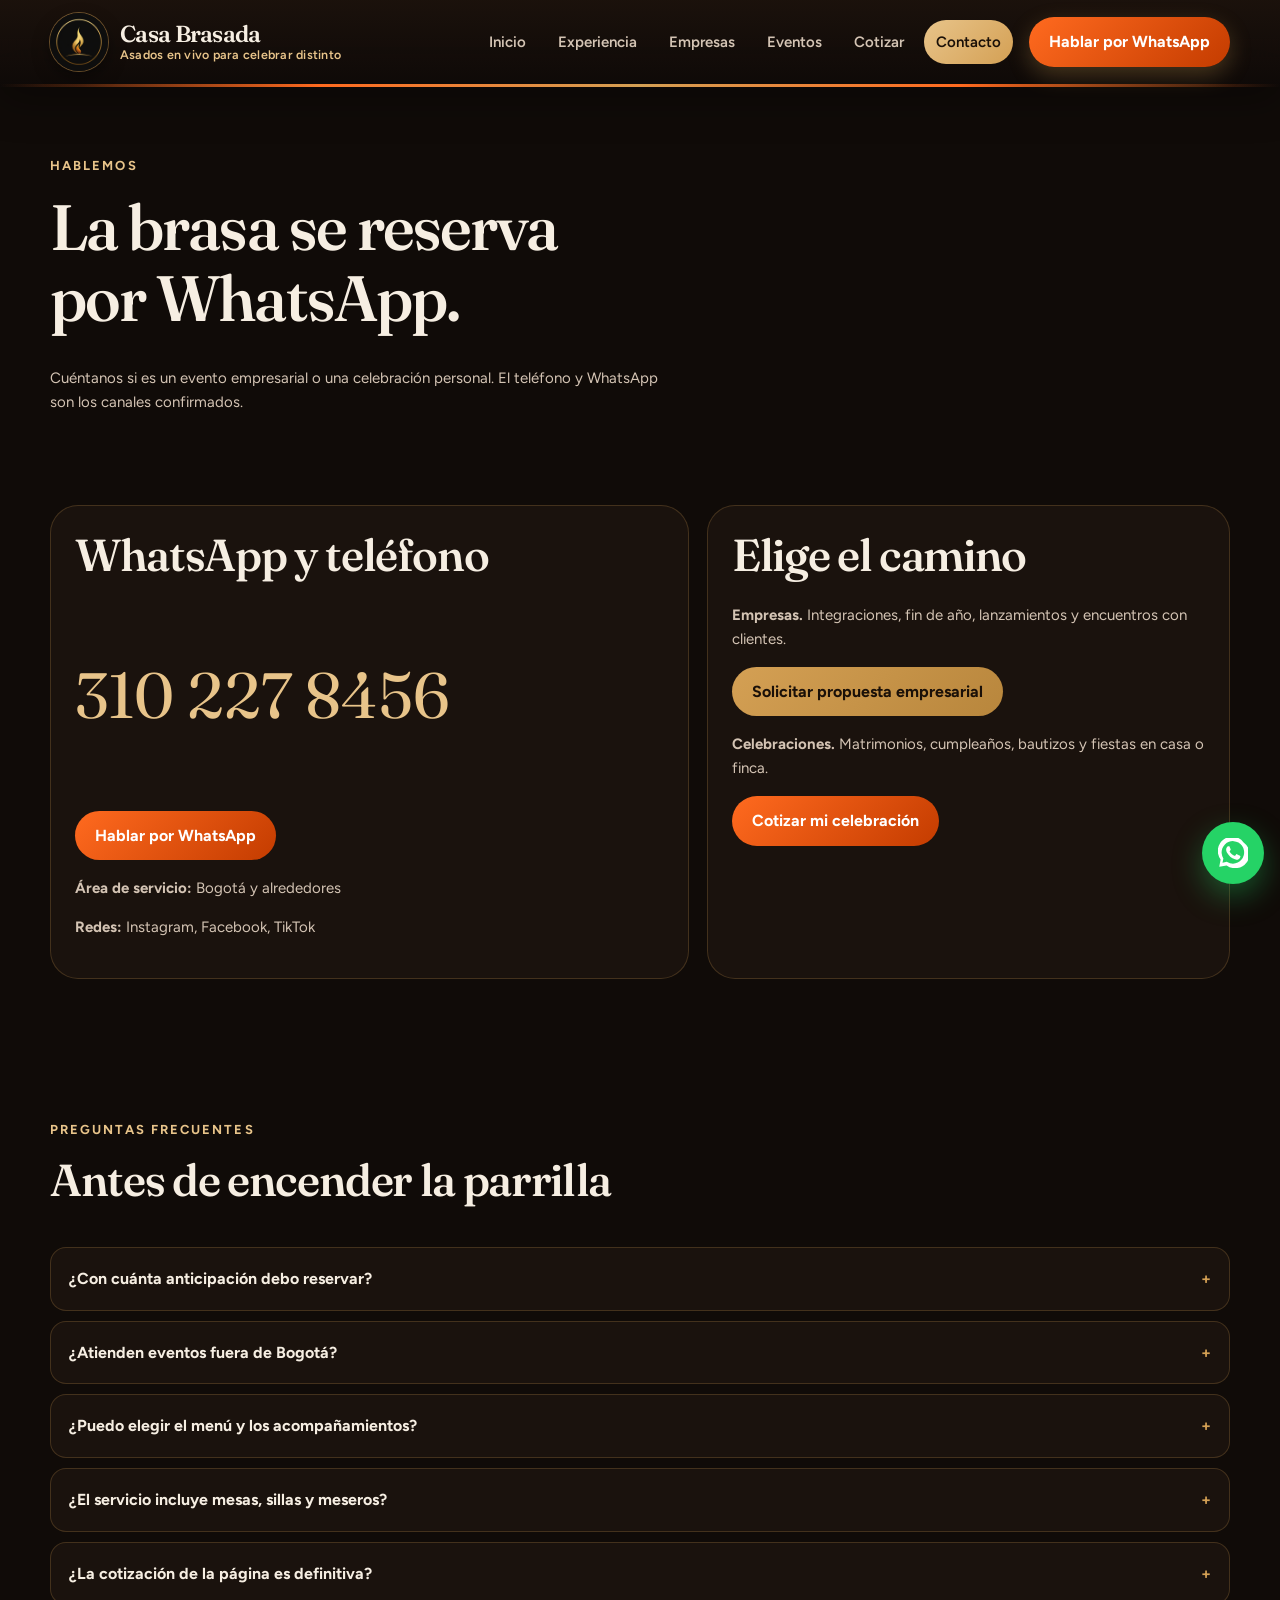
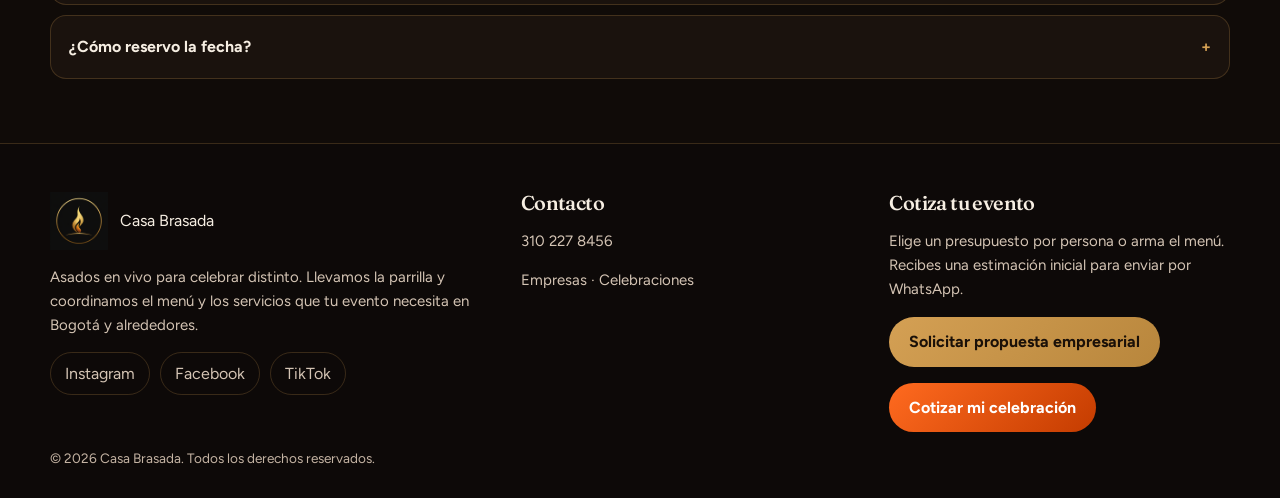
==== commit 683e7509: "Block under-minimum custom plates and separate company and celebration paths so quotes stay valid an" ====
--- a/contacto.html
+++ b/contacto.html
@@ -5,7 +5,7 @@
   <meta name="viewport" content="width=device-width, initial-scale=1">
   <title>Contacto Casa Brasada | Empresas y celebraciones en Bogotá</title>
   <meta name="description" content="Contacta a Casa Brasada por WhatsApp o teléfono. Atención para empresas y celebraciones con asados en vivo en Bogotá.">
-  <meta name="theme-color" content="#120d0b">
+  <meta name="theme-color" content="#100B08">
   <link rel="canonical" href="https://georgeq740.github.io/casa-brasada/contacto.html">
   <link rel="manifest" href="manifest.webmanifest">
   <link rel="icon" type="image/svg+xml" href="assets/icons/favicon.svg">
@@ -40,15 +40,15 @@
         <article class="panel">
           <h2>WhatsApp y teléfono</h2>
           <p class="price-display"><a class="js-track-phone" href="tel:+573102278456">310 227 8456</a></p>
-          <p><a class="btn btn-ember js-track-wa" data-track="wa_cta_click" id="wa-contact" href="#" target="_blank" rel="noopener">Escribir ahora</a></p>
+          <p><a class="btn btn-ember js-track-wa" data-track="whatsapp_click" id="wa-contact" href="#" target="_blank" rel="noopener">Hablar por WhatsApp</a></p>
           <div id="contact-facts"></div>
         </article>
         <article class="panel">
           <h2>Elige el camino</h2>
           <p class="muted"><strong>Empresas.</strong> Integraciones, fin de año, lanzamientos y encuentros con clientes.</p>
-          <p><a class="btn btn-gold" href="empresas.html#solicitud-empresarial">Solicitar propuesta empresarial</a></p>
+          <p><a class="btn btn-gold" data-cta="company" href="empresas.html#solicitud-empresarial">Solicitar propuesta empresarial</a></p>
           <p class="muted"><strong>Celebraciones.</strong> Matrimonios, cumpleaños, bautizos y fiestas en casa o finca.</p>
-          <p><a class="btn btn-ember" href="cotizar.html?origen=social">Cotizar mi celebración</a></p>
+          <p><a class="btn btn-ember" data-cta="social" href="cotizar.html?origen=social">Cotizar mi celebración</a></p>
         </article>
       </div>
     </section>
--- a/css/styles.css
+++ b/css/styles.css
@@ -1,18 +1,18 @@
 :root {
-  --bg: #120d0b;
-  --bg-2: #1b1411;
-  --bg-3: #261b16;
+  --bg: #100b08;
+  --bg-2: #1a120d;
+  --bg-3: #241810;
   --ember: #ff6a1f;
   --ember-deep: #c43c00;
   --gold: #d4a054;
   --gold-soft: #e8c48a;
   --cream: #f6eee2;
-  --muted: #c9b8a8;
+  --muted: #d4c4b4;
   --line: rgba(212, 160, 84, 0.22);
   --shadow: 0 24px 60px rgba(0, 0, 0, 0.38);
   --radius: 22px;
   --max: 1180px;
-  --header-h: 96px;
+  --header-h: 84px;
 }
 
 * { box-sizing: border-box; }
@@ -24,10 +24,15 @@
   font-family: "Figtree", sans-serif;
   background: var(--bg);
   color: var(--cream);
+  font-size: 16px;
   line-height: 1.6;
   min-height: 100vh;
   padding-bottom: 0;
   overflow-x: clip;
+}
+
+body.nav-open {
+  overflow: hidden;
 }
 
 img { max-width: 100%; display: block; }
@@ -59,8 +64,17 @@
   font-family: "Fraunces", serif;
   font-weight: 560;
   letter-spacing: -0.03em;
-  line-height: 1.08;
+  line-height: 1.12;
   margin: 0 0 0.5em;
+  text-wrap: balance;
+}
+
+h1 { font-size: clamp(2.6rem, 5vw, 4.25rem); }
+h2 { font-size: clamp(2rem, 3.5vw, 3rem); }
+h3 { font-size: clamp(1.3rem, 2vw, 1.75rem); }
+
+p, li {
+  max-width: 62ch;
 }
 
 .eyebrow {
@@ -70,7 +84,7 @@
   color: var(--gold-soft);
   text-transform: uppercase;
   letter-spacing: 0.16em;
-  font-size: 0.82rem;
+  font-size: max(0.8125rem, 13px);
   font-weight: 700;
   margin-bottom: 14px;
 }
@@ -142,7 +156,8 @@
   letter-spacing: 0.02em;
   text-transform: none;
   font-weight: 600;
-  max-width: 24ch;
+  max-width: 36ch;
+  white-space: nowrap;
   line-height: 1.25;
 }
 
@@ -167,9 +182,12 @@
 
 .nav a:not(.btn) {
   color: var(--muted);
-  font-size: 0.88rem;
+  font-size: 15px;
   font-weight: 600;
-  padding: 8px 11px;
+  padding: 10px 12px;
+  min-height: 44px;
+  display: inline-flex;
+  align-items: center;
   border-radius: 999px;
   position: relative;
 }
@@ -177,6 +195,10 @@
 .nav a:not(.btn):hover {
   color: var(--cream);
   background: rgba(255, 255, 255, 0.04);
+}
+
+.nav a:not(.btn):active {
+  background: rgba(255, 255, 255, 0.08);
 }
 
 .nav a.active:not(.btn) {
@@ -196,14 +218,27 @@
   gap: 8px;
   border: 0;
   border-radius: 999px;
-  padding: 13px 20px;
+  padding: 12px 20px;
+  min-height: 44px;
+  font-size: 16px;
   font-weight: 700;
   cursor: pointer;
   font-family: inherit;
-  transition: 0.2s transform, 0.2s background, 0.2s color;
+  transition: 0.2s transform, 0.2s background, 0.2s color, 0.2s opacity;
 }
 
 .btn:hover { transform: translateY(-1px); }
+
+.btn:active { transform: translateY(0); }
+
+.btn:disabled,
+.btn.is-disabled {
+  opacity: 0.5;
+  cursor: not-allowed;
+  transform: none;
+  filter: grayscale(0.2);
+  box-shadow: none;
+}
 
 .btn-gold {
   background: linear-gradient(135deg, var(--gold), #b8863c);
@@ -257,14 +292,14 @@
 }
 
 .hero h1 {
-  font-size: clamp(2.05rem, 5.6vw, 4.35rem);
-  max-width: 18ch;
+  font-size: clamp(2.6rem, 5vw, 4.25rem);
+  max-width: 24ch;
   text-shadow: 0 6px 28px rgba(0, 0, 0, 0.72);
 }
 
 .hero p.lead {
-  max-width: min(46ch, 100%);
-  font-size: 1.15rem;
+  max-width: min(52ch, 100%);
+  font-size: 1.05rem;
   color: #f4e8d8;
   text-shadow: 0 2px 14px rgba(0, 0, 0, 0.7);
 }
@@ -309,6 +344,10 @@
 
 section { padding: 64px 0; }
 
+.section-alt {
+  background: var(--bg-2);
+}
+
 .section-follow {
   padding-top: 12px;
 }
@@ -318,9 +357,9 @@
   margin-bottom: 42px;
 }
 
-.section-head h2 { font-size: clamp(2.1rem, 4vw, 3.6rem); }
-
-.muted { color: var(--muted); }
+.section-head h2 { font-size: clamp(2rem, 3.5vw, 3rem); }
+
+.muted { color: var(--muted); font-size: max(15px, 0.9375rem); }
 
 .grid-2, .grid-3, .grid-4 {
   display: grid;
@@ -332,7 +371,7 @@
 .grid-4 { grid-template-columns: repeat(4, 1fr); }
 
 .card, .event-card, .service-card {
-  background: var(--bg-2);
+  background: var(--bg-3);
   border: 1px solid var(--line);
   border-radius: var(--radius);
   overflow: hidden;
@@ -474,10 +513,10 @@
 }
 
 .page-hero {
-  padding: 72px 0 20px;
-}
-
-.page-hero h1 { font-size: clamp(2.6rem, 6vw, 5.2rem); }
+  padding: 56px 0 12px;
+}
+
+.page-hero h1 { font-size: clamp(2.6rem, 5vw, 4.25rem); max-width: 20ch; }
 
 .form-grid {
   display: grid;
@@ -548,6 +587,7 @@
   color: var(--muted);
   border-radius: 999px;
   padding: 12px 14px;
+  min-height: 44px;
   font: inherit;
   font-weight: 700;
   cursor: pointer;
@@ -578,8 +618,8 @@
 }
 
 .stepper button {
-  width: 36px;
-  height: 36px;
+  width: 44px;
+  height: 44px;
   border-radius: 10px;
   border: 1px solid var(--line);
   background: var(--bg-3);
@@ -672,16 +712,26 @@
   background: rgba(255, 106, 31, 0.12);
 }
 
+.total-box.is-incomplete {
+  background: rgba(212, 160, 84, 0.12);
+}
+
+.total-box.is-incomplete .price-display {
+  color: var(--muted);
+}
+
 .nav-toggle {
   display: none;
   background: none;
   border: 1px solid var(--line);
   color: var(--cream);
   border-radius: 10px;
-  padding: 8px 10px;
-}
-
-.legal { color: #8e7f73; font-size: 0.85rem; }
+  min-height: 44px;
+  min-width: 44px;
+  padding: 8px 12px;
+}
+
+.legal { color: #c4b3a3; font-size: 0.85rem; }
 
 .site-footer h2 { font-size: 1.25rem; }
 
@@ -718,7 +768,29 @@
 
 .event-card .card-body .btn { margin-top: 16px; }
 
-.event-card h2 { font-size: 1.6rem; }
+.event-card h2 { font-size: clamp(1.3rem, 2vw, 1.75rem); }
+
+.commercial-note {
+  margin-top: 24px;
+  padding: 16px 18px;
+  border-radius: 16px;
+  border: 1px solid var(--line);
+  background: rgba(212, 160, 84, 0.08);
+  color: var(--muted);
+  max-width: 70ch;
+}
+
+.proof-grid {
+  display: grid;
+  grid-template-columns: repeat(3, minmax(0, 1fr));
+  gap: 18px;
+}
+
+.proof-card .proof-meta {
+  margin: 12px 0 0;
+  color: var(--gold-soft);
+  font-size: 0.9rem;
+}
 
 .audience-block { margin-top: 28px; }
 
@@ -744,7 +816,7 @@
 .audience-biz { box-shadow: 0 0 0 1px rgba(212, 160, 84, 0.28); }
 .audience-social { box-shadow: 0 0 0 1px rgba(255, 106, 31, 0.28); }
 
-.audience-card h3 { font-size: 1.45rem; }
+.audience-card h3 { font-size: clamp(1.3rem, 2vw, 1.75rem); }
 .audience-card p { color: var(--muted); }
 
 .profile-list { margin: 0; }
@@ -838,7 +910,7 @@
   border-block: 1px solid var(--line);
 }
 
-.final-cta h2 { font-size: clamp(2rem, 4vw, 3.4rem); max-width: 18ch; }
+.final-cta h2 { font-size: clamp(2rem, 3.5vw, 3rem); max-width: 18ch; }
 
 .estimate-note {
   margin: 12px 0 0;
@@ -885,6 +957,10 @@
   height: 1px;
   overflow: hidden;
   clip: rect(0, 0, 0, 0);
+}
+
+@media (max-width: 1200px) {
+  .logo-text small { display: none; }
 }
 
 @media (max-width: 920px) {
@@ -903,7 +979,7 @@
   }
   .nav.open { display: flex; }
   .btn-wa { margin-left: 0; width: 100%; }
-  .pillars, .grid-2, .grid-3, .grid-4, .media-split, .form-grid, .footer-grid, .quote-inner, .gallery, .process, .audience-grid {
+  .pillars, .grid-2, .grid-3, .grid-4, .media-split, .form-grid, .footer-grid, .quote-inner, .gallery, .process, .audience-grid, .proof-grid {
     grid-template-columns: minmax(0, 1fr);
     grid-template-rows: none;
   }
